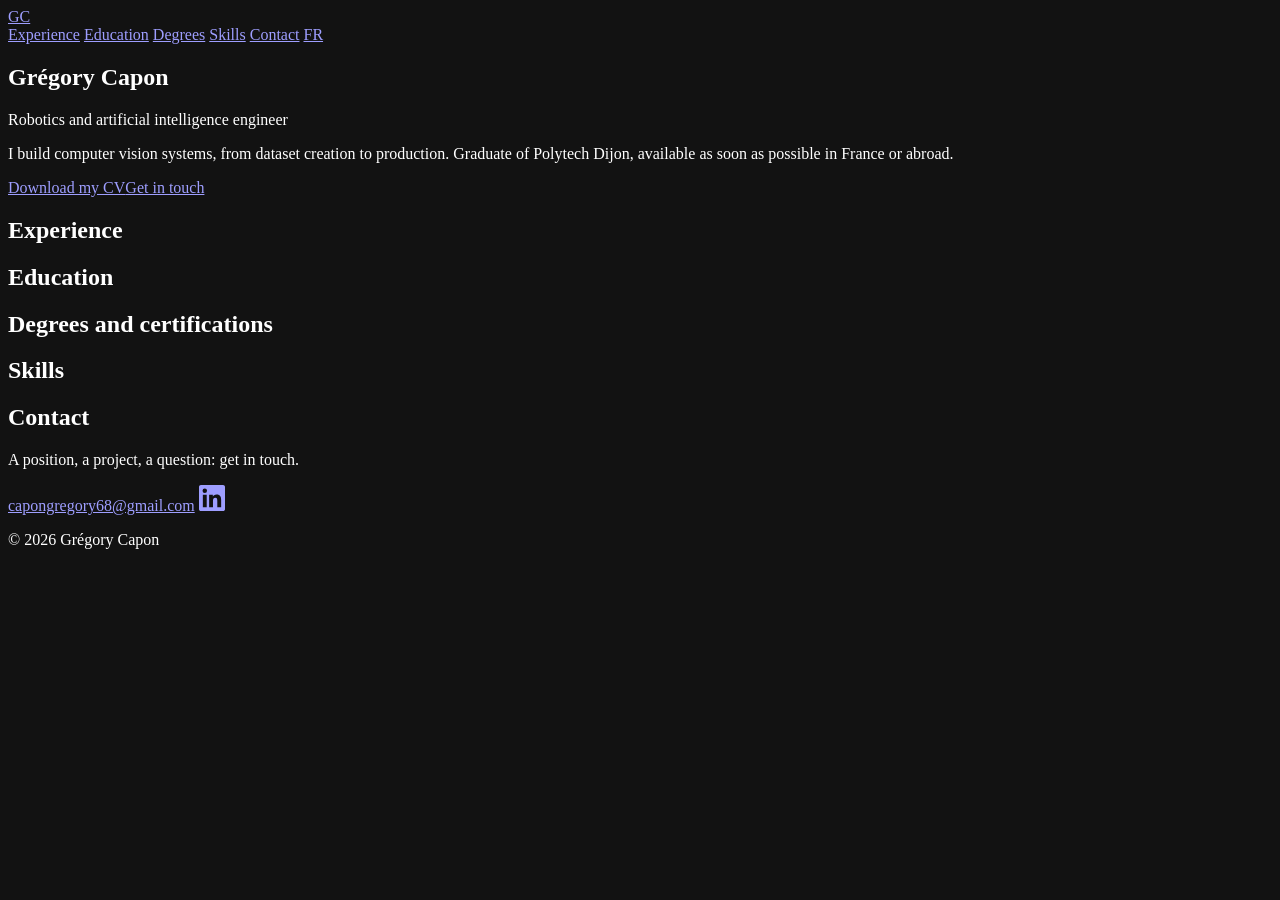
==== en/index.html @ 69fd4a25 "Add files via upload" ====
<!DOCTYPE html>
<html lang="en">
<head>
<meta charset="utf-8">
<meta name="viewport" content="width=device-width, initial-scale=1">
<title>Grégory Capon — Robotics and AI Engineer</title>
<meta name="description" content="Portfolio of Grégory Capon, robotics and artificial intelligence engineer specialised in computer vision.">
<meta name="color-scheme" content="dark">
<link rel="stylesheet" href="../style.css">
</head>
<body>
<header class="bar">
  <a class="brand" href="#top">GC</a>
  <nav>
    <a href="#experiences">Experience</a>
    <a href="#formation">Education</a>
    <a href="#diplomes">Degrees</a>
    <a href="#competences">Skills</a>
    <a href="#contact">Contact</a>
    <a class="lang" href="../" hreflang="fr" title="Version française">FR</a>
  </nav>
</header>
<main id="top">
  <section class="hero">
    <h1>Grégory Capon</h1>
    <p class="role">Robotics and artificial intelligence engineer</p>
    <p class="lead">I build computer vision systems, from dataset creation to production. Graduate of Polytech Dijon, available as soon as possible in France or abroad.</p>
    <p class="actions"><a class="btn" href="../assets/cv/CV-Gregory_Capon-EN.pdf">Download my CV</a><a href="#contact">Get in touch</a></p>
  </section>
  <section id="experiences"><h2>Experience</h2><div id="exp"></div></section>
  <section id="formation"><h2>Education</h2><div id="form"></div></section>
  <section id="diplomes"><h2>Degrees and certifications</h2><ul class="dipl" id="dipl"></ul></section>
  <section id="competences"><h2>Skills</h2><dl class="skills" id="skills"></dl></section>
  <section id="contact">
    <h2>Contact</h2>
    <p>A position, a project, a question: get in touch.</p>
    <p class="contact">
      <a href="mailto:capongregory68@gmail.com">capongregory68@gmail.com</a>
      <a class="icon" href="https://www.linkedin.com/in/TON-IDENTIFIANT" target="_blank" rel="noopener" aria-label="LinkedIn" title="LinkedIn">
        <svg viewBox="0 0 24 24" width="26" height="26" fill="currentColor" aria-hidden="true"><path d="M20.447 20.452h-3.554v-5.569c0-1.328-.027-3.037-1.852-3.037-1.853 0-2.136 1.445-2.136 2.939v5.667H9.351V9h3.414v1.561h.046c.477-.9 1.637-1.85 3.37-1.85 3.601 0 4.267 2.37 4.267 5.455v6.286zM5.337 7.433a2.062 2.062 0 01-2.063-2.065 2.064 2.064 0 112.063 2.065zm1.782 13.019H3.555V9h3.564v11.452zM22.225 0H1.771C.792 0 0 .774 0 1.729v20.542C0 23.227.792 24 1.771 24h20.451C23.2 24 24 23.227 24 22.271V1.729C24 .774 23.2 0 22.222 0h.003z"/></svg>
      </a>
    </p>
  </section>
</main>
<footer>© 2026 Grégory Capon</footer>
<script src="data.js"></script>
<script src="../app.js"></script>
</body>
</html>
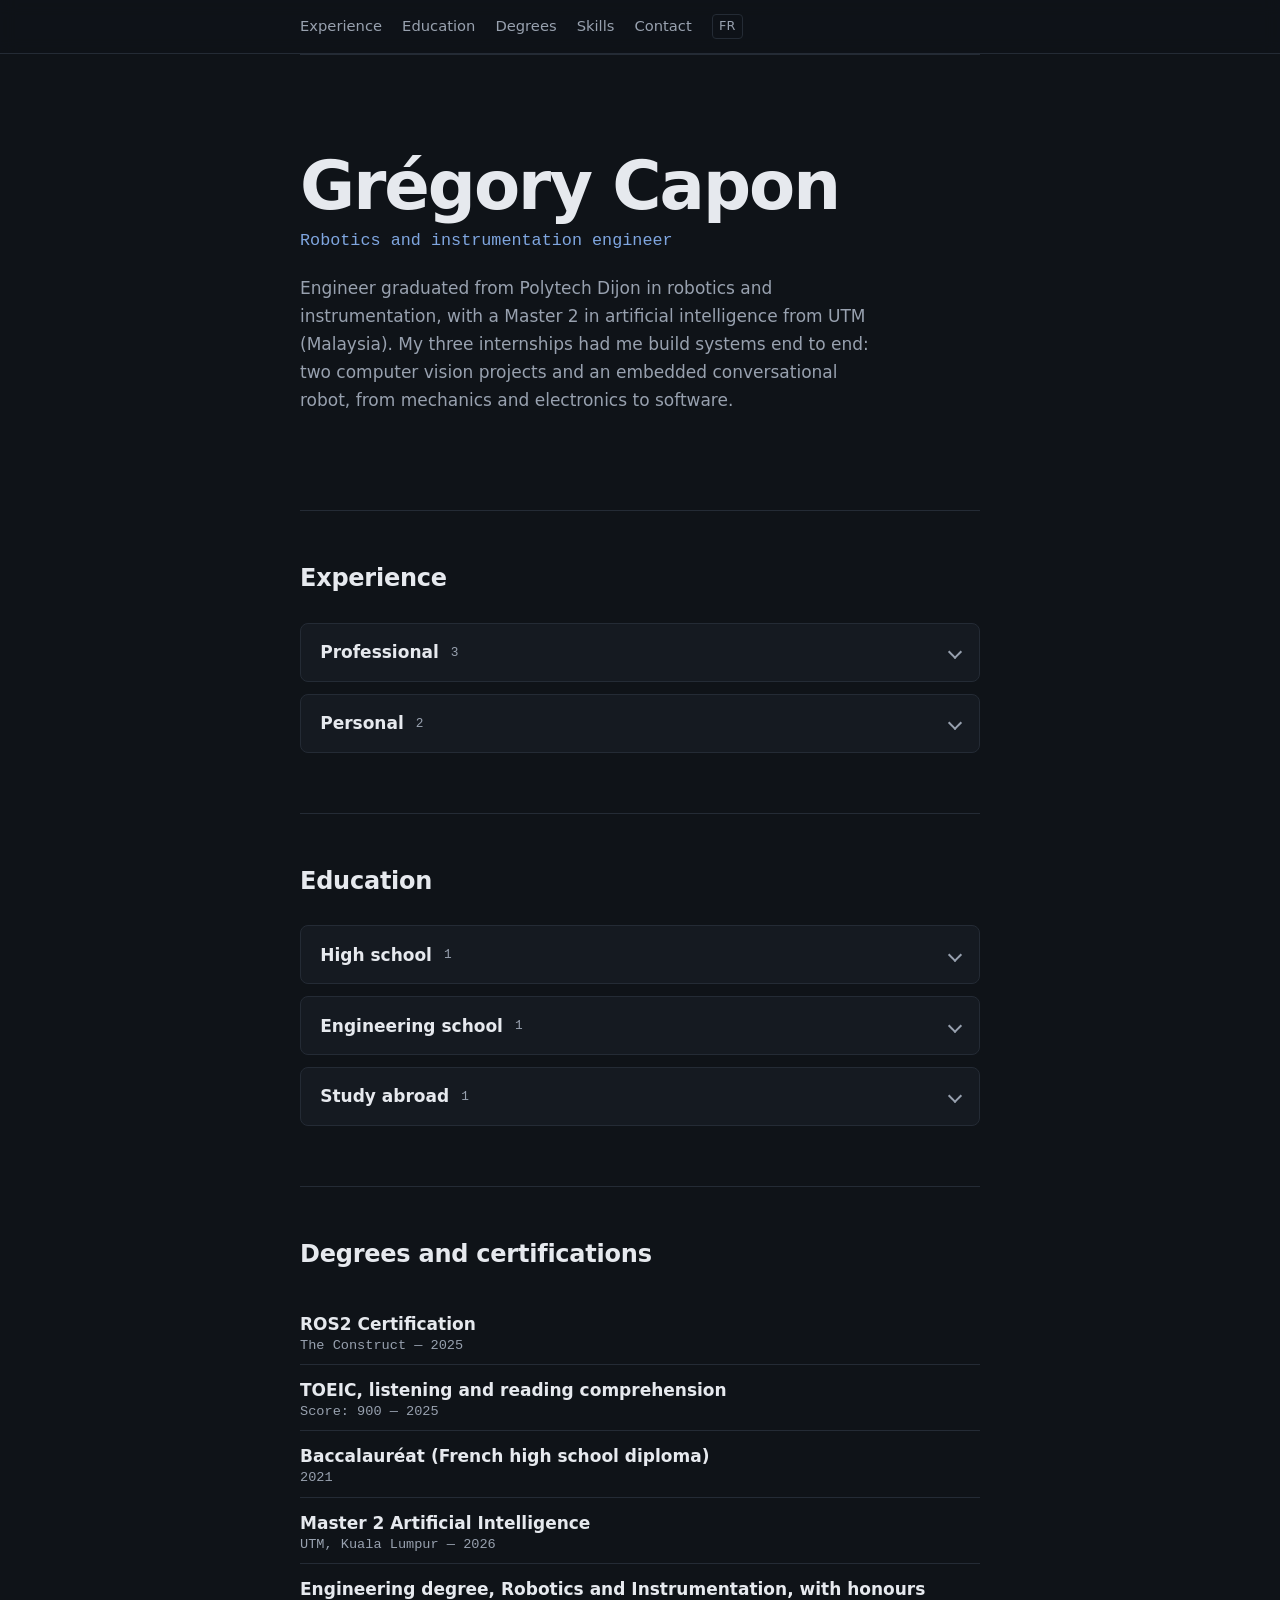
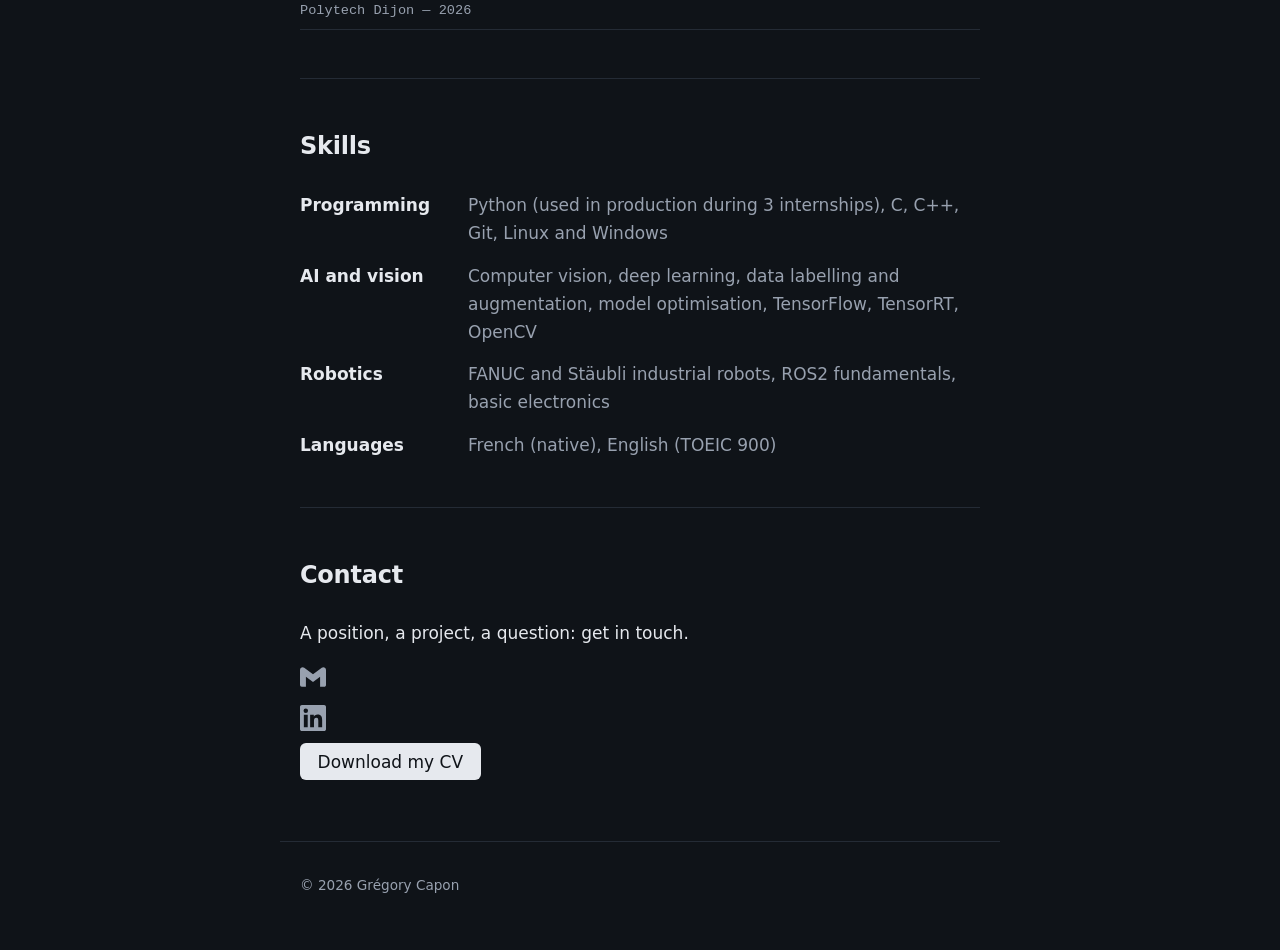
==== commit b1444b12: "Update index.html" ====
--- a/en/index.html
+++ b/en/index.html
@@ -3,14 +3,13 @@
 <head>
 <meta charset="utf-8">
 <meta name="viewport" content="width=device-width, initial-scale=1">
-<title>Grégory Capon — Robotics and AI Engineer</title>
-<meta name="description" content="Portfolio of Grégory Capon, robotics and artificial intelligence engineer specialised in computer vision.">
+<title>Grégory Capon — Robotics and instrumentation engineer</title>
+<meta name="description" content="Portfolio of Grégory Capon, robotics and instrumentation engineer with a Master 2 in artificial intelligence.">
 <meta name="color-scheme" content="dark">
 <link rel="stylesheet" href="../style.css">
 </head>
 <body>
 <header class="bar">
-  <a class="brand" href="#top">GC</a>
   <nav>
     <a href="#experiences">Experience</a>
     <a href="#formation">Education</a>
@@ -23,9 +22,8 @@
 <main id="top">
   <section class="hero">
     <h1>Grégory Capon</h1>
-    <p class="role">Robotics and artificial intelligence engineer</p>
-    <p class="lead">I build computer vision systems, from dataset creation to production. Graduate of Polytech Dijon, available as soon as possible in France or abroad.</p>
-    <p class="actions"><a class="btn" href="../assets/cv/CV-Gregory_Capon-EN.pdf">Download my CV</a><a href="#contact">Get in touch</a></p>
+    <p class="role">Robotics and instrumentation engineer</p>
+    <p class="lead">Engineer graduated from Polytech Dijon in robotics and instrumentation, with a Master 2 in artificial intelligence from UTM (Malaysia). My three internships had me build systems end to end: two computer vision projects and an embedded conversational robot, from mechanics and electronics to software.</p>
   </section>
   <section id="experiences"><h2>Experience</h2><div id="exp"></div></section>
   <section id="formation"><h2>Education</h2><div id="form"></div></section>
@@ -35,11 +33,10 @@
     <h2>Contact</h2>
     <p>A position, a project, a question: get in touch.</p>
     <p class="contact">
-      <a href="mailto:capongregory68@gmail.com">capongregory68@gmail.com</a>
-      <a class="icon" href="https://www.linkedin.com/in/TON-IDENTIFIANT" target="_blank" rel="noopener" aria-label="LinkedIn" title="LinkedIn">
-        <svg viewBox="0 0 24 24" width="26" height="26" fill="currentColor" aria-hidden="true"><path d="M20.447 20.452h-3.554v-5.569c0-1.328-.027-3.037-1.852-3.037-1.853 0-2.136 1.445-2.136 2.939v5.667H9.351V9h3.414v1.561h.046c.477-.9 1.637-1.85 3.37-1.85 3.601 0 4.267 2.37 4.267 5.455v6.286zM5.337 7.433a2.062 2.062 0 01-2.063-2.065 2.064 2.064 0 112.063 2.065zm1.782 13.019H3.555V9h3.564v11.452zM22.225 0H1.771C.792 0 0 .774 0 1.729v20.542C0 23.227.792 24 1.771 24h20.451C23.2 24 24 23.227 24 22.271V1.729C24 .774 23.2 0 22.222 0h.003z"/></svg>
-      </a>
+      <a class="icon" id="mail" data-tip="capongregory68@gmail.com" href="mailto:capongregory68@gmail.com" target="_blank" rel="noopener" aria-label="Send an e-mail"><svg viewBox="0 0 24 24" width="26" height="26" fill="currentColor" aria-hidden="true"><path d="M24 5.457v13.909c0 .904-.732 1.636-1.636 1.636h-3.819V11.73L12 16.64l-6.545-4.91v9.273H1.636A1.636 1.636 0 0 1 0 19.366V5.457c0-2.023 2.309-3.178 3.927-1.964L5.455 4.64 12 9.548l6.545-4.91 1.528-1.145C21.69 2.28 24 3.434 24 5.457z"/></svg></a>
+      <a class="icon" id="linkedin" data-tip="LinkedIn" href="#" target="_blank" rel="noopener" aria-label="LinkedIn" hidden><svg viewBox="0 0 24 24" width="26" height="26" fill="currentColor" aria-hidden="true"><path d="M20.447 20.452h-3.554v-5.569c0-1.328-.027-3.037-1.852-3.037-1.853 0-2.136 1.445-2.136 2.939v5.667H9.351V9h3.414v1.561h.046c.477-.9 1.637-1.85 3.37-1.85 3.601 0 4.267 2.37 4.267 5.455v6.286zM5.337 7.433a2.062 2.062 0 01-2.063-2.065 2.064 2.064 0 112.063 2.065zm1.782 13.019H3.555V9h3.564v11.452zM22.225 0H1.771C.792 0 0 .774 0 1.729v20.542C0 23.227.792 24 1.771 24h20.451C23.2 24 24 23.227 24 22.271V1.729C24 .774 23.2 0 22.222 0h.003z"/></svg></a>
     </p>
+    <p><a class="btn" id="cv" href="../assets/cv/CV-Gregory_Capon-EN.pdf">Download my CV</a></p>
   </section>
 </main>
 <footer>© 2026 Grégory Capon</footer>
--- a/style.css
+++ b/style.css
@@ -0,0 +1,106 @@
+:root{color-scheme:dark;--bg:#0f1318;--ink:#e6e9ee;--mute:#98a1af;--line:#242b35;--acc:#7fa6e0;--card:#151a21}
+*{box-sizing:border-box}
+html{scroll-behavior:smooth;scroll-padding-top:4rem}
+body{margin:0;background:var(--bg);color:var(--ink);font:17px/1.65 system-ui,-apple-system,"Segoe UI",Roboto,sans-serif}
+a{color:var(--acc);text-decoration:none}a:hover{text-decoration:underline}
+:focus-visible{outline:2px solid var(--acc);outline-offset:3px}
+.bar{position:sticky;top:0;z-index:5;display:flex;justify-content:space-between;align-items:center;gap:1rem;padding:.9rem max(1.25rem,calc(50% - var(--w)/2 + 1.25rem));background:color-mix(in srgb,var(--bg) 88%,transparent);backdrop-filter:blur(8px);border-bottom:1px solid var(--line)}
+.brand{font:600 1rem ui-monospace,SFMono-Regular,Menlo,monospace;color:var(--ink)}
+nav{display:flex;flex-wrap:wrap;gap:.4rem 1.25rem;font-size:.92rem}
+nav .lang{border:1px solid var(--line);border-radius:4px;padding:0 .4rem;font-size:.8rem}
+nav a{color:var(--mute)}nav a:hover{color:var(--ink);text-decoration:none}
+:root{--w:720px}
+.proj{--w:clamp(720px,70vw,1300px)}
+main,footer{max-width:var(--w);margin:0 auto;padding:0 1.25rem}
+.hero{padding:6rem 0 4rem}
+h1{font-size:clamp(2.6rem,8vw,4.2rem);line-height:1.05;letter-spacing:-.03em;margin:0 0 .6rem;font-weight:700}
+.role{font:500 1.05rem ui-monospace,SFMono-Regular,Menlo,monospace;color:var(--acc);margin:0 0 1.5rem}
+.lead{max-width:34em;color:var(--mute);margin:0 0 2rem}
+.actions{display:flex;gap:1.5rem;align-items:center;margin:0}
+.btn{background:var(--ink);color:var(--bg);padding:.55rem 1.1rem;border-radius:6px;font-weight:500}.btn:hover{text-decoration:none;opacity:.88}
+section{padding:3rem 0;border-top:1px solid var(--line)}
+h2{font-size:1.5rem;letter-spacing:-.01em;margin:0 0 1.5rem}
+.group{border:1px solid var(--line);border-radius:8px;margin-bottom:.75rem;background:var(--card)}
+.group>summary{list-style:none;cursor:pointer;display:flex;align-items:center;gap:.75rem;padding:.9rem 1.2rem;font-weight:600}
+.group>summary::-webkit-details-marker{display:none}
+.group>summary::after{content:"";margin-left:auto;width:.5rem;height:.5rem;border:solid var(--mute);border-width:0 2px 2px 0;transform:rotate(45deg);transition:transform .2s}
+.group[open]>summary::after{transform:rotate(-135deg)}
+.count{font:.8rem ui-monospace,SFMono-Regular,Menlo,monospace;color:var(--mute);font-weight:400}
+.rail{list-style:none;margin:0 1.2rem 1.2rem;padding:0 0 0 1.5rem;border-left:1px solid var(--line)}
+.rail>li{position:relative;margin-top:1rem}
+.rail>li::before{content:"";position:absolute;left:calc(-1.5rem - 4px);top:1.35rem;width:7px;height:7px;border-radius:50%;background:var(--acc)}
+.card{display:block;background:var(--bg);border:1px solid var(--line);border-radius:8px;padding:1rem 1.2rem;color:var(--ink)}
+a.card:hover{border-color:var(--acc);text-decoration:none}
+.card h3{margin:0;font-size:1.08rem;font-weight:600}
+.meta{font:.85rem ui-monospace,SFMono-Regular,Menlo,monospace;color:var(--mute);margin:.15rem 0 .5rem}
+.sum{margin:0;color:var(--mute);font-size:.97rem}
+.card ul.pts{margin:.6rem 0 0;padding-left:1.1rem;color:var(--mute);font-size:.95rem}
+.more{display:inline-block;margin-top:.6rem;font-size:.9rem;color:var(--acc)}
+.tags{display:flex;flex-wrap:wrap;gap:.4rem;margin:.8rem 0 0;padding:0;list-style:none}
+.tags li{font:.78rem ui-monospace,SFMono-Regular,Menlo,monospace;border:1px solid var(--line);border-radius:4px;padding:.05rem .5rem;color:var(--mute)}
+.dipl{list-style:none;margin:0;padding:0}
+.dipl li{padding:.7rem 0;border-bottom:1px solid var(--line)}
+.dipl b{font-weight:600}
+.dipl .meta{margin:0}
+.skills{display:grid;grid-template-columns:9rem 1fr;gap:.9rem 1.5rem;margin:0}
+.skills dt{font-weight:600}.skills dd{margin:0;color:var(--mute)}
+.contact{display:flex;flex-direction:column;align-items:flex-start;gap:.9rem}
+.icon{display:inline-flex;color:var(--mute)}.icon:hover{color:var(--acc)}
+footer{padding:2rem 1.25rem 3rem;color:var(--mute);font-size:.85rem;border-top:1px solid var(--line)}
+/* page projet */
+.project{padding:3rem 1.25rem 2rem}
+.project h1{font-size:clamp(2rem,6vw,2.8rem)}
+.project .back{font-size:.92rem;color:var(--mute)}
+.project h2{font-size:1.15rem;margin:2.2rem 0 .8rem}
+.project p{max-width:75ch}
+.project ul.pts{padding-left:1.1rem}
+.gallery{display:grid;gap:1.75rem;margin-top:1rem}
+.gallery figure{margin:0}
+.gallery img{width:100%;border-radius:8px;border:1px solid var(--line);display:block}
+.gallery figcaption{font-size:.9rem;color:var(--mute);margin-top:.5rem}
+.gallery figcaption b{display:block;color:var(--ink);font-weight:600}
+.metrics{display:grid;grid-template-columns:repeat(auto-fit,minmax(180px,1fr));gap:1rem;margin:1rem 0}
+.metric{border:1px solid var(--line);border-radius:8px;padding:1rem 1.2rem;background:var(--card)}
+.metric b{display:block;font:600 1.8rem ui-monospace,SFMono-Regular,Menlo,monospace;color:var(--acc)}
+.metric span{display:block;color:var(--ink)}
+.metric small{display:block;margin-top:.4rem;color:var(--mute);font-size:.82rem;line-height:1.4}
+@media (max-width:560px){.skills{grid-template-columns:1fr;gap:.2rem}.skills dd{margin-bottom:.8rem}.hero{padding-top:4rem}}
+@media (prefers-reduced-motion:reduce){html{scroll-behavior:auto}.group>summary::after{transition:none}}
+.project h3{font-size:1.02rem;margin:1.8rem 0 .6rem;color:var(--ink)}
+.project ul.pts ul{margin:.3rem 0 .5rem;padding-left:1.1rem;color:var(--mute)}
+.callout{border:1px solid var(--line);background:var(--card);border-radius:8px;padding:.2rem 1.3rem 1.1rem;margin:2rem 0}
+.callout h2,.callout h3{margin-top:1.1rem}
+.facts{display:grid;grid-template-columns:8rem 1fr;gap:.5rem 1.2rem;margin:0}
+.facts dt{font-weight:600;font-size:.92rem}.facts dd{margin:0;color:var(--mute);font-size:.95rem}
+.links{display:flex;flex-wrap:wrap;gap:.6rem;margin:1rem 0}
+.links a{border:1px solid var(--line);border-radius:6px;padding:.25rem .8rem;font-size:.9rem}
+@media (max-width:560px){.facts{grid-template-columns:1fr;gap:.1rem}.facts dd{margin-bottom:.6rem}}
+.cols{display:grid;grid-template-columns:repeat(auto-fit,minmax(240px,1fr));gap:1rem;margin:1.2rem 0}
+.col{border:1px solid var(--line);background:var(--card);border-radius:8px;padding:.1rem 1.2rem 1rem}
+.col h3{margin-top:1rem}
+code{font:.88em ui-monospace,SFMono-Regular,Menlo,monospace;background:var(--card);border:1px solid var(--line);border-radius:4px;padding:.05rem .35rem;color:var(--ink)}
+.project ul.pts{max-width:85ch}
+.gallery img{width:auto;max-width:100%;height:auto}
+.gallery .sized img{width:100%}
+.gallery iframe{width:100%;aspect-ratio:16/9;border:1px solid var(--line);border-radius:8px;display:block}
+.gallery video{width:100%;border:1px solid var(--line);border-radius:8px;background:#000;display:block}
+.metrics.two{grid-template-columns:repeat(2,1fr)}
+@media (max-width:560px){.metrics.two{grid-template-columns:1fr}}
+.gallery .sized{min-width:min(100%,260px)}
+.project p,.project ul.pts{max-width:80ch}
+.callout p,.callout ul.pts{max-width:none}
+.gallery{margin-bottom:1.75rem}
+.gallery .ctr{justify-self:center}
+.gallery .ctr figcaption{text-align:center}
+.gallery .vid{max-width:960px}
+.fcards{display:grid;grid-template-columns:repeat(2,minmax(0,1fr));gap:1rem;margin:1.5rem 0 .5rem}
+@media (max-width:700px){.fcards{grid-template-columns:1fr}}
+.fcard{border:1px solid var(--line);border-left:3px solid var(--acc);border-radius:8px;background:var(--card);padding:1rem 1.2rem}
+.fcard b{display:block;color:var(--ink);font-size:1.02rem;margin-bottom:.35rem}
+.fcard p{margin:0;color:var(--mute);font-size:.97rem;max-width:none}
+.side{display:grid;grid-template-columns:minmax(0,1fr) minmax(220px,36%);gap:2rem;align-items:start;margin-top:.5rem}
+.side .gallery{margin:0}
+@media (max-width:760px){.side{grid-template-columns:1fr}}
+@media (min-width:561px){.facts{grid-template-columns:11rem 1fr}}
+.gallery{margin-top:1.5rem}
+.card img{display:block;width:100%;height:auto;border-radius:6px;margin-bottom:.8rem}
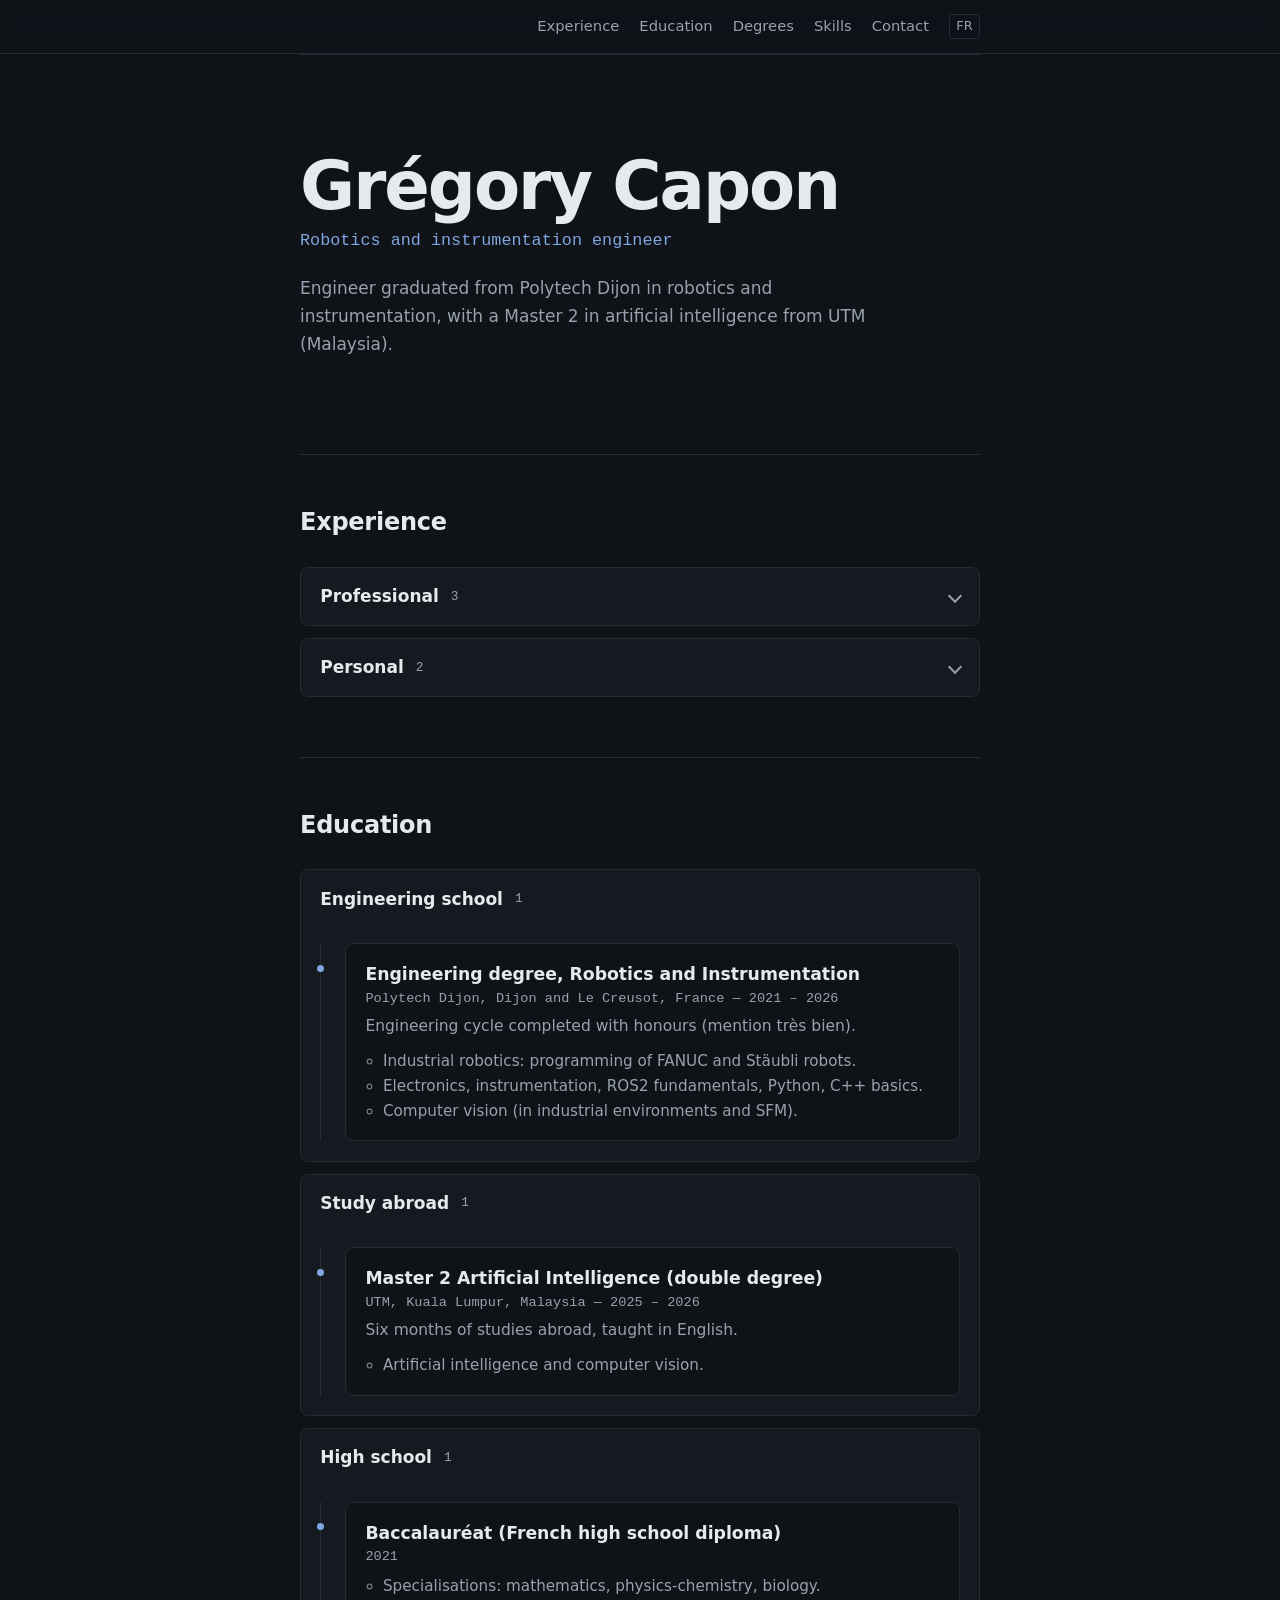
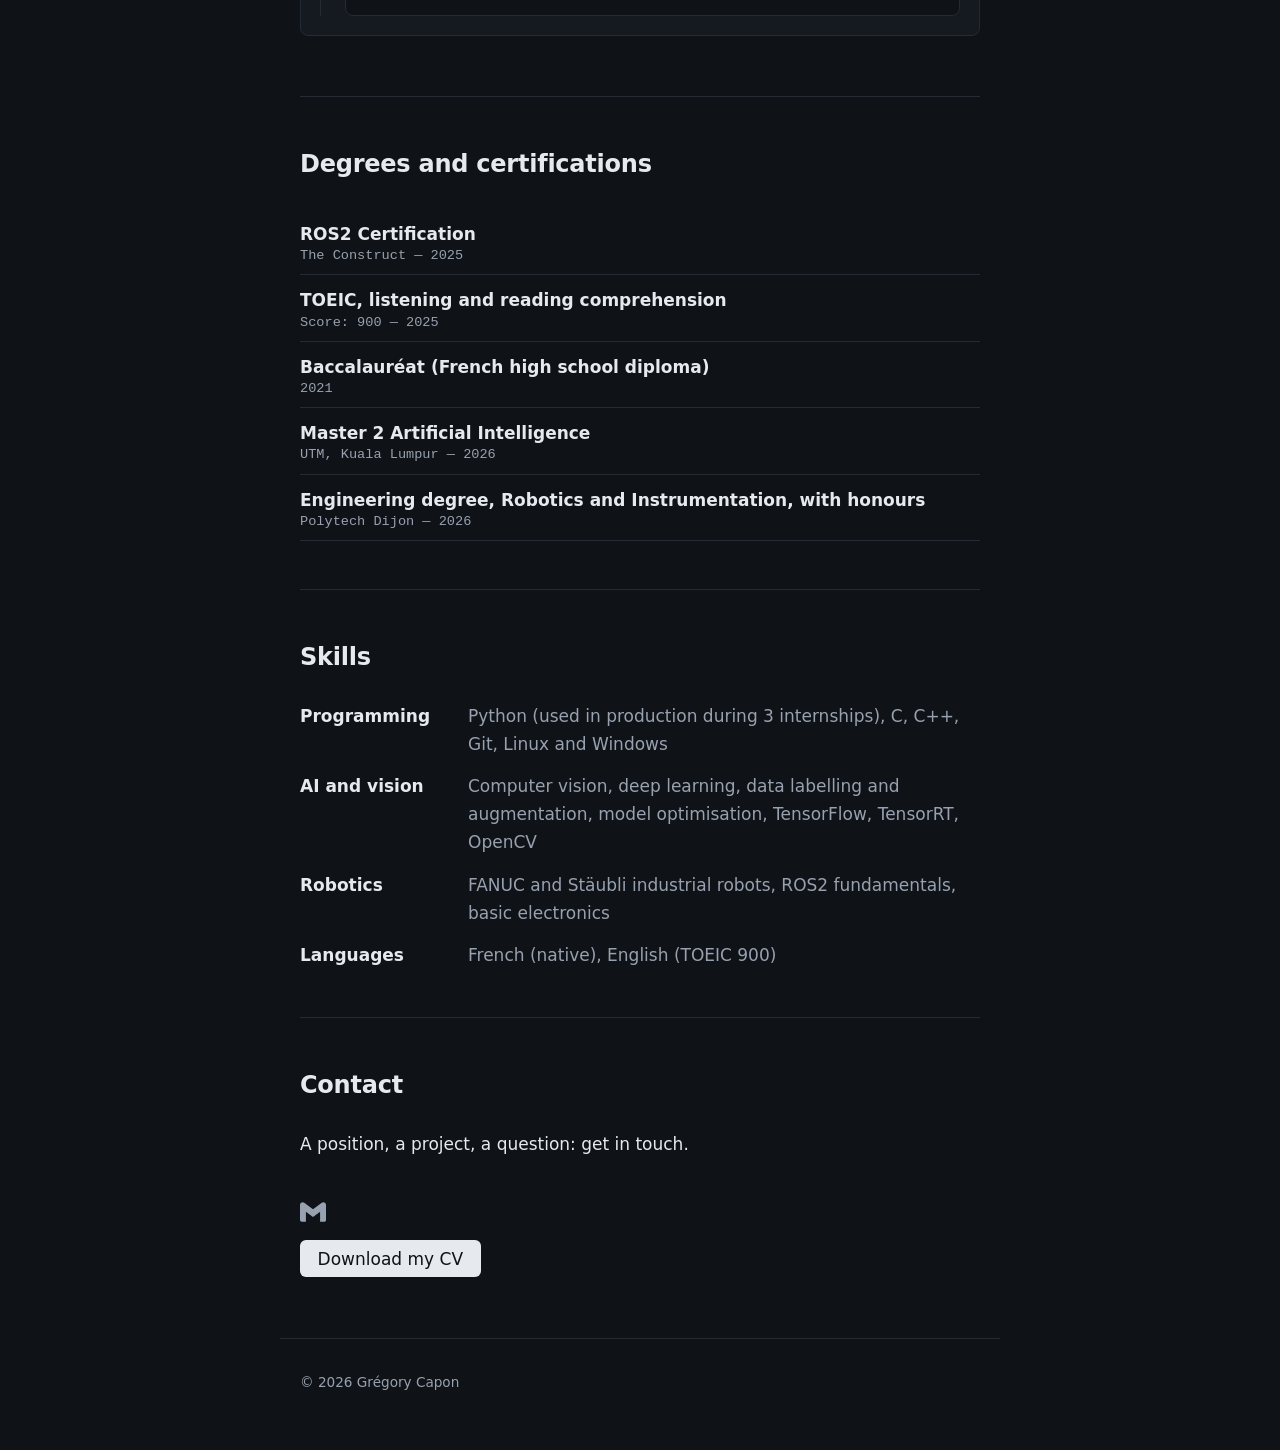
==== commit b7a29b9e: "Update index.html" ====
--- a/en/index.html
+++ b/en/index.html
@@ -23,7 +23,7 @@
   <section class="hero">
     <h1>Grégory Capon</h1>
     <p class="role">Robotics and instrumentation engineer</p>
-    <p class="lead">Engineer graduated from Polytech Dijon in robotics and instrumentation, with a Master 2 in artificial intelligence from UTM (Malaysia). My three internships had me build systems end to end: two computer vision projects and an embedded conversational robot, from mechanics and electronics to software.</p>
+    <p class="lead">Engineer graduated from Polytech Dijon in robotics and instrumentation, with a Master 2 in artificial intelligence from UTM (Malaysia).</p>
   </section>
   <section id="experiences"><h2>Experience</h2><div id="exp"></div></section>
   <section id="formation"><h2>Education</h2><div id="form"></div></section>
--- a/style.css
+++ b/style.css
@@ -44,8 +44,9 @@
 .dipl .meta{margin:0}
 .skills{display:grid;grid-template-columns:9rem 1fr;gap:.9rem 1.5rem;margin:0}
 .skills dt{font-weight:600}.skills dd{margin:0;color:var(--mute)}
-.contact{display:flex;flex-direction:column;align-items:flex-start;gap:.9rem}
-.icon{display:inline-flex;color:var(--mute)}.icon:hover{color:var(--acc)}
+.contact{display:flex;align-items:center;gap:1.4rem;margin:2.6rem 0 1.2rem}
+.icon{position:relative;display:inline-flex;color:var(--mute)}
+.icon[hidden]{display:none}.icon:hover{color:var(--acc)}
 footer{padding:2rem 1.25rem 3rem;color:var(--mute);font-size:.85rem;border-top:1px solid var(--line)}
 /* page projet */
 .project{padding:3rem 1.25rem 2rem}
@@ -104,3 +105,9 @@
 @media (min-width:561px){.facts{grid-template-columns:11rem 1fr}}
 .gallery{margin-top:1.5rem}
 .card img{display:block;width:100%;height:auto;border-radius:6px;margin-bottom:.8rem}
+.bar{flex-wrap:wrap}
+nav{margin-left:auto}
+.back-home{color:var(--mute);font-size:.92rem}.back-home:hover{color:var(--ink);text-decoration:none}
+.ghead{display:flex;align-items:center;gap:.75rem;padding:.9rem 1.2rem;font-weight:600}
+.icon::after{content:attr(data-tip);position:absolute;left:0;bottom:calc(100% + 8px);background:var(--card);color:var(--ink);border:1px solid var(--line);border-radius:6px;padding:.25rem .6rem;font-size:.85rem;white-space:nowrap;opacity:0;pointer-events:none;transition:opacity .15s}
+.icon:hover::after,.icon:focus-visible::after{opacity:1}
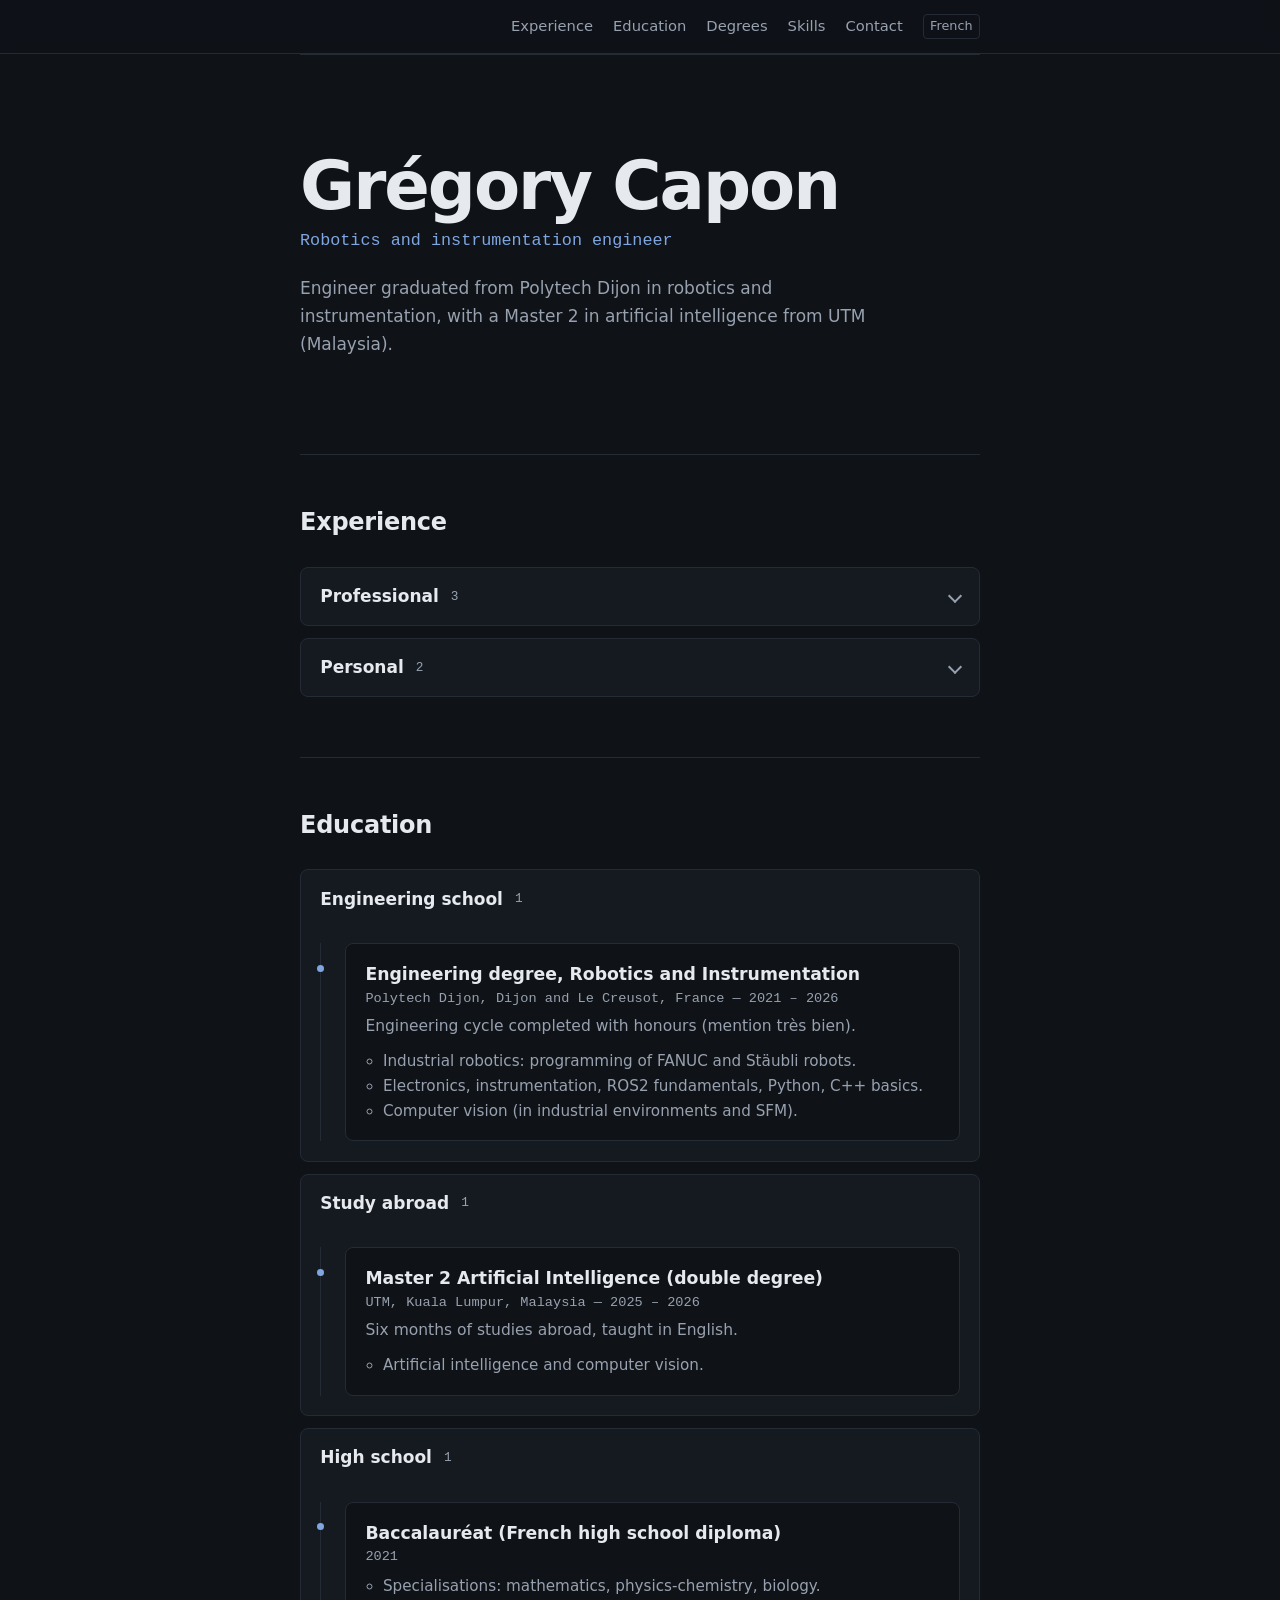
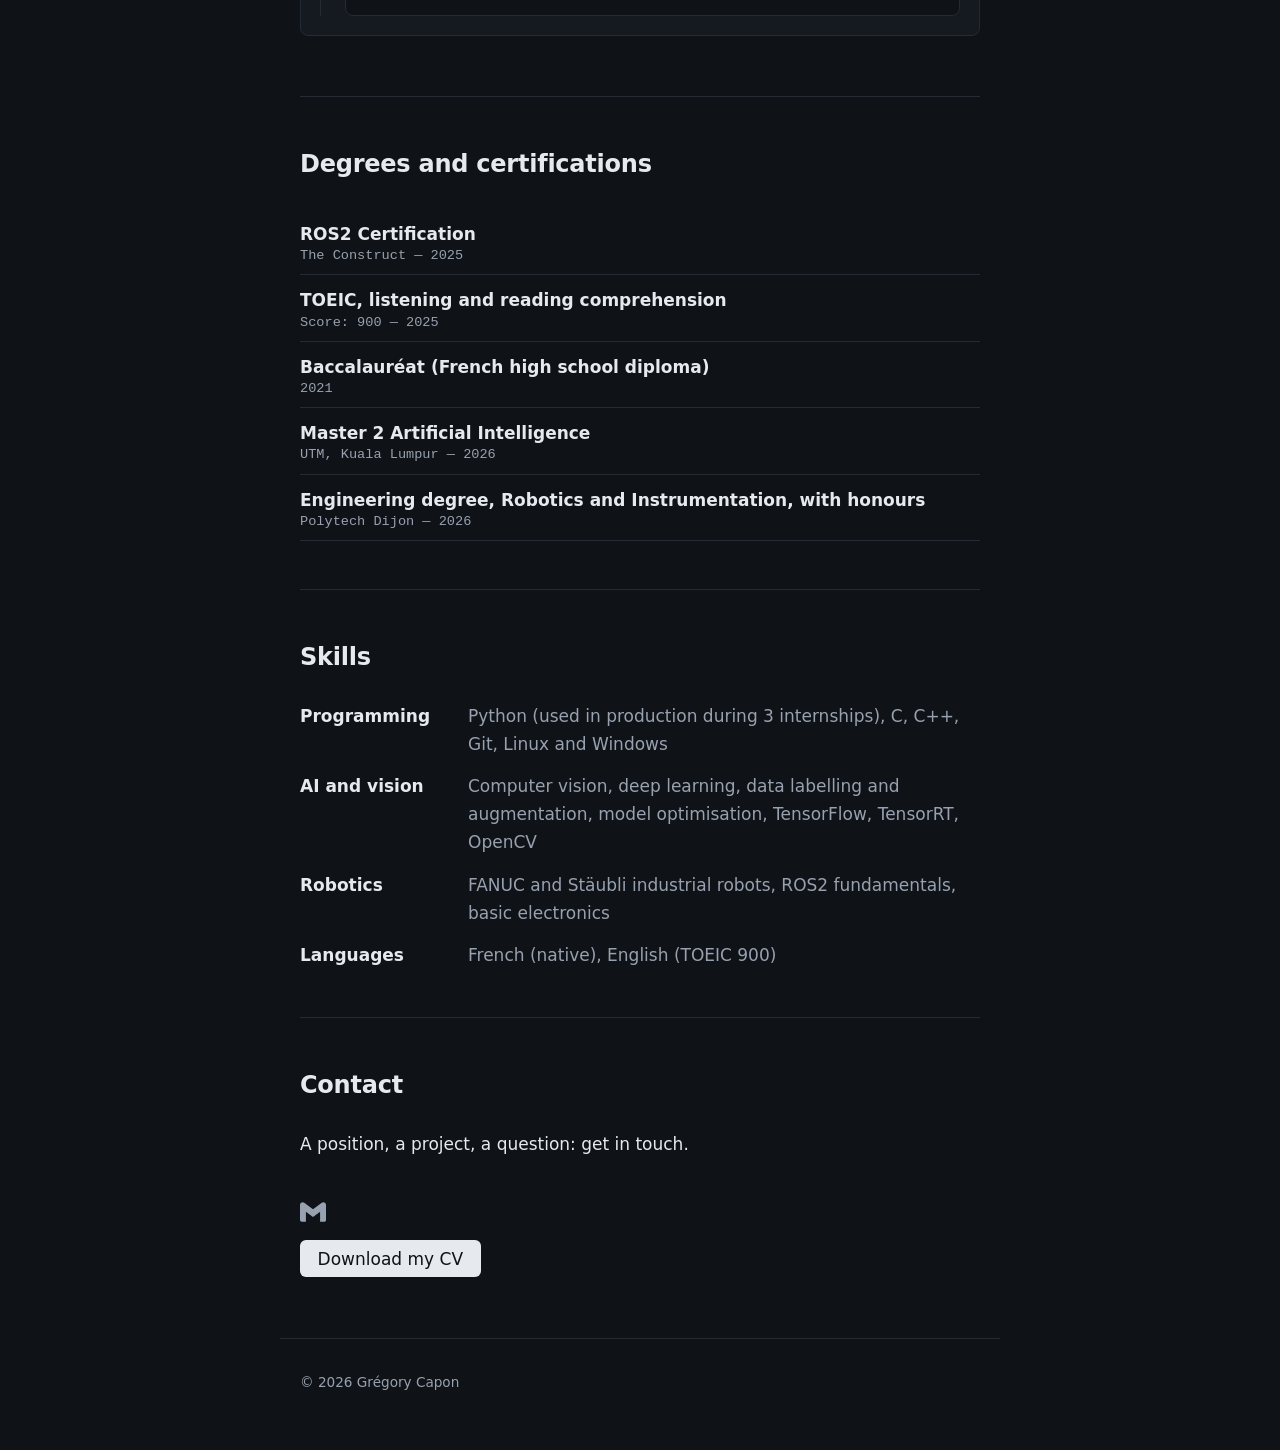
==== commit 67a683a4: "Update index.html" ====
--- a/en/index.html
+++ b/en/index.html
@@ -16,7 +16,7 @@
     <a href="#diplomes">Degrees</a>
     <a href="#competences">Skills</a>
     <a href="#contact">Contact</a>
-    <a class="lang" href="../" hreflang="fr" title="Version française">FR</a>
+    <a class="lang" href="../" hreflang="fr" title="Version française">French</a>
   </nav>
 </header>
 <main id="top">
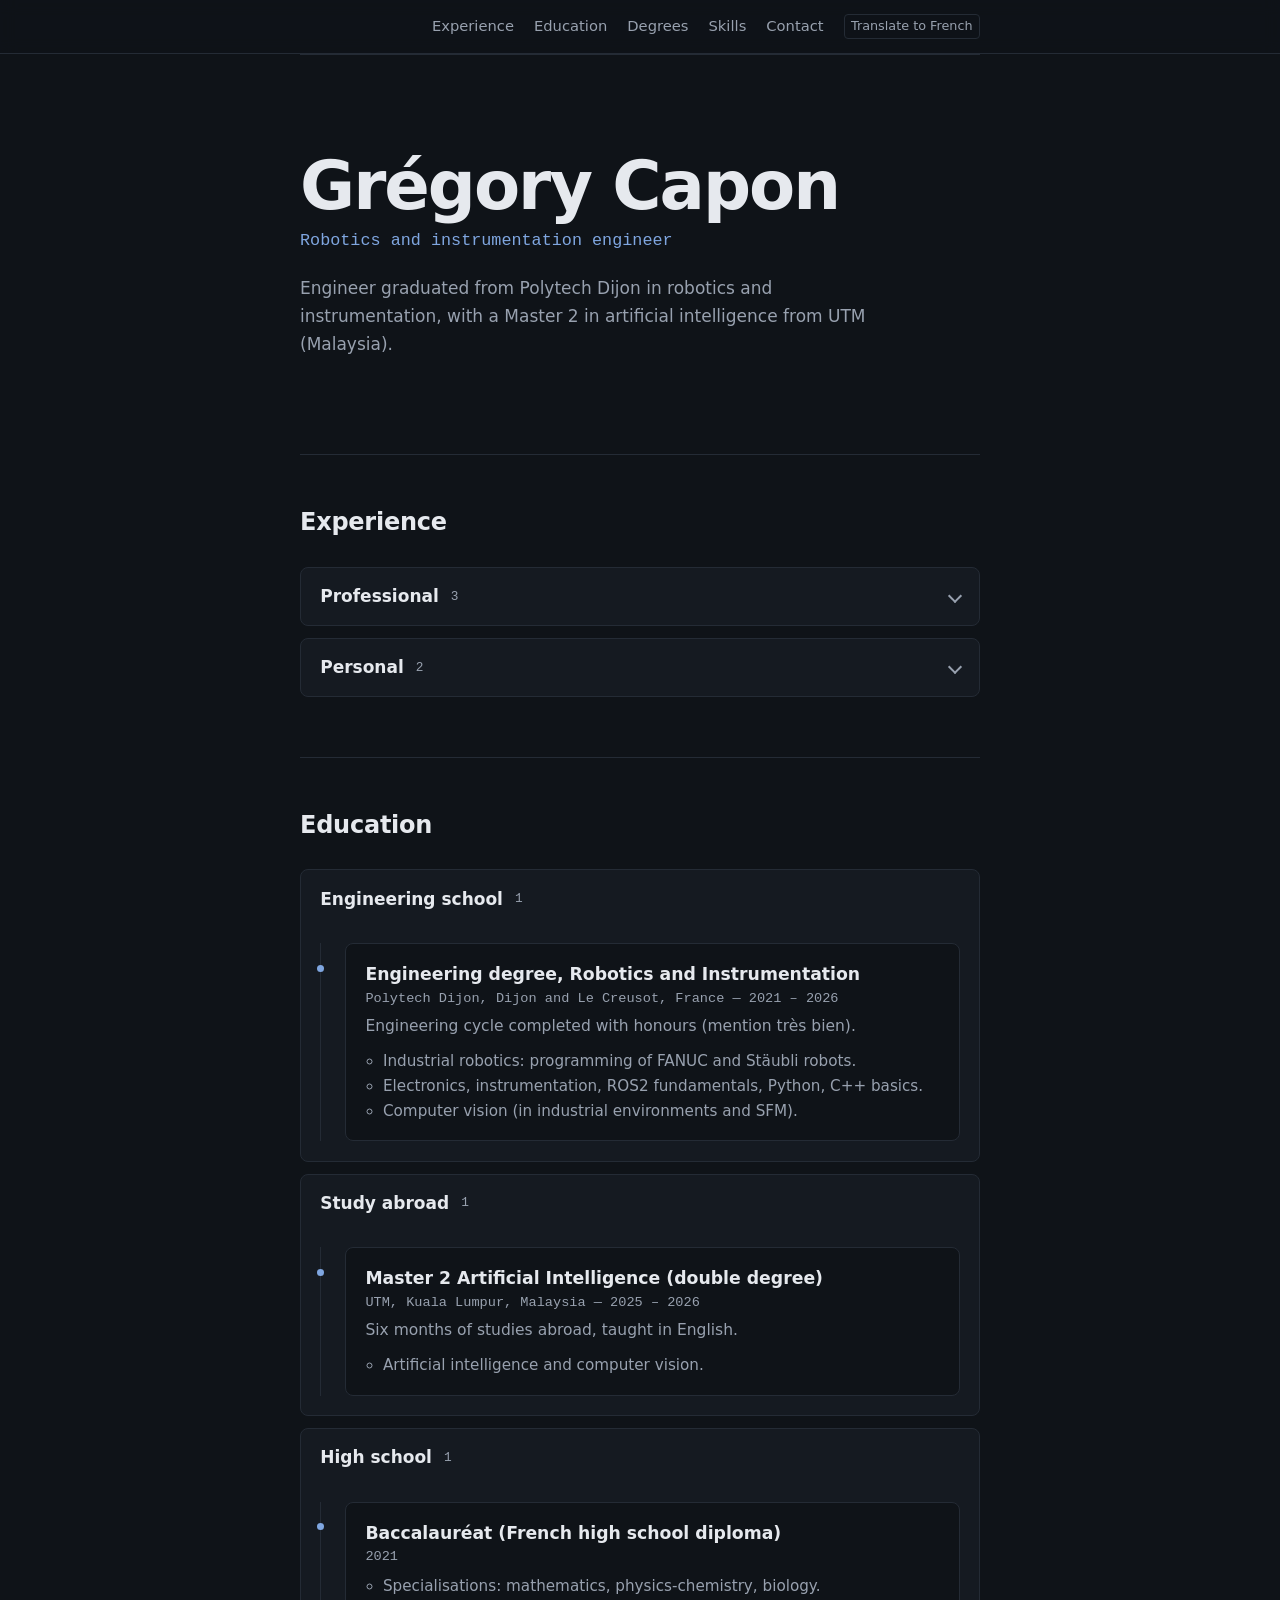
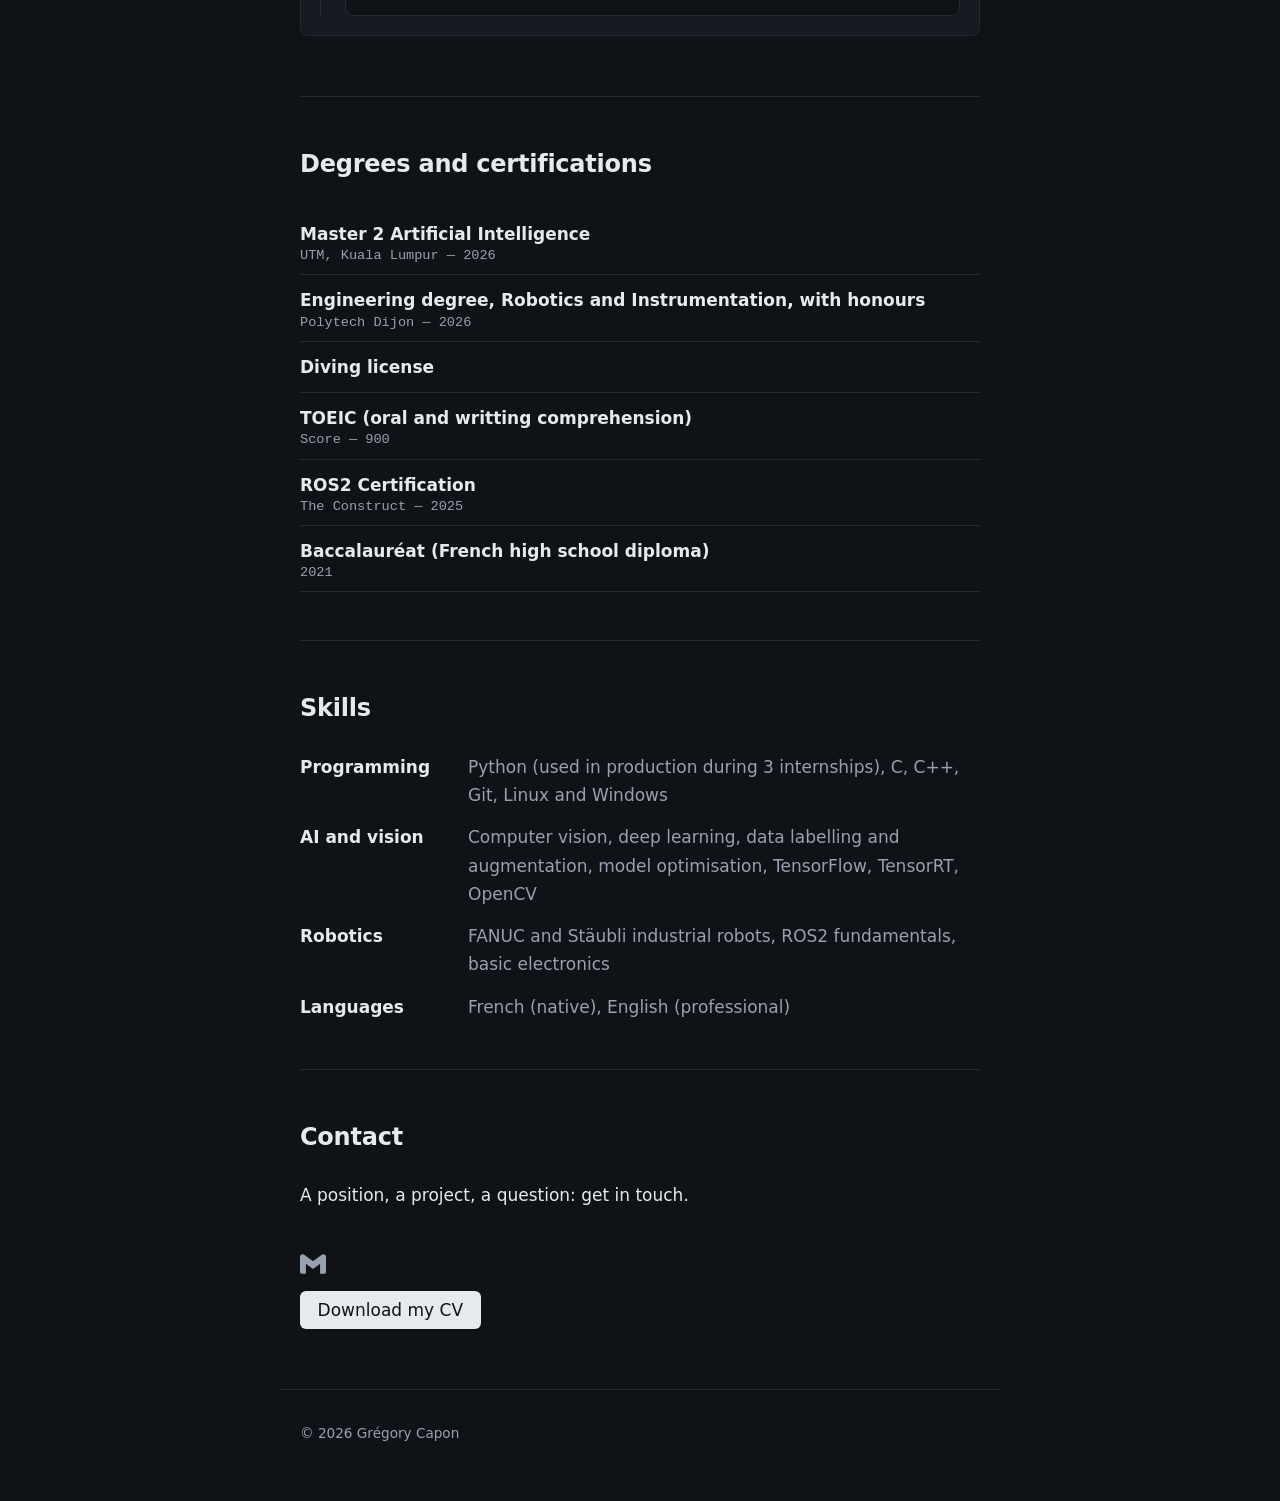
==== commit 5482cce1: "Update index.html" ====
--- a/en/index.html
+++ b/en/index.html
@@ -16,7 +16,7 @@
     <a href="#diplomes">Degrees</a>
     <a href="#competences">Skills</a>
     <a href="#contact">Contact</a>
-    <a class="lang" href="../" hreflang="fr" title="Version française">French</a>
+    <a class="lang" href="../" hreflang="fr" title="Version française">Translate to French</a>
   </nav>
 </header>
 <main id="top">
@@ -36,7 +36,7 @@
       <a class="icon" id="mail" data-tip="capongregory68@gmail.com" href="mailto:capongregory68@gmail.com" target="_blank" rel="noopener" aria-label="Send an e-mail"><svg viewBox="0 0 24 24" width="26" height="26" fill="currentColor" aria-hidden="true"><path d="M24 5.457v13.909c0 .904-.732 1.636-1.636 1.636h-3.819V11.73L12 16.64l-6.545-4.91v9.273H1.636A1.636 1.636 0 0 1 0 19.366V5.457c0-2.023 2.309-3.178 3.927-1.964L5.455 4.64 12 9.548l6.545-4.91 1.528-1.145C21.69 2.28 24 3.434 24 5.457z"/></svg></a>
       <a class="icon" id="linkedin" data-tip="LinkedIn" href="#" target="_blank" rel="noopener" aria-label="LinkedIn" hidden><svg viewBox="0 0 24 24" width="26" height="26" fill="currentColor" aria-hidden="true"><path d="M20.447 20.452h-3.554v-5.569c0-1.328-.027-3.037-1.852-3.037-1.853 0-2.136 1.445-2.136 2.939v5.667H9.351V9h3.414v1.561h.046c.477-.9 1.637-1.85 3.37-1.85 3.601 0 4.267 2.37 4.267 5.455v6.286zM5.337 7.433a2.062 2.062 0 01-2.063-2.065 2.064 2.064 0 112.063 2.065zm1.782 13.019H3.555V9h3.564v11.452zM22.225 0H1.771C.792 0 0 .774 0 1.729v20.542C0 23.227.792 24 1.771 24h20.451C23.2 24 24 23.227 24 22.271V1.729C24 .774 23.2 0 22.222 0h.003z"/></svg></a>
     </p>
-    <p><a class="btn" id="cv" href="../assets/cv/CV-Gregory_Capon-EN.pdf">Download my CV</a></p>
+    <p><a class="btn" id="cv" href="../assets/cv/CV-Gregory Capon-EN.pdf">Download my CV</a></p>
   </section>
 </main>
 <footer>© 2026 Grégory Capon</footer>
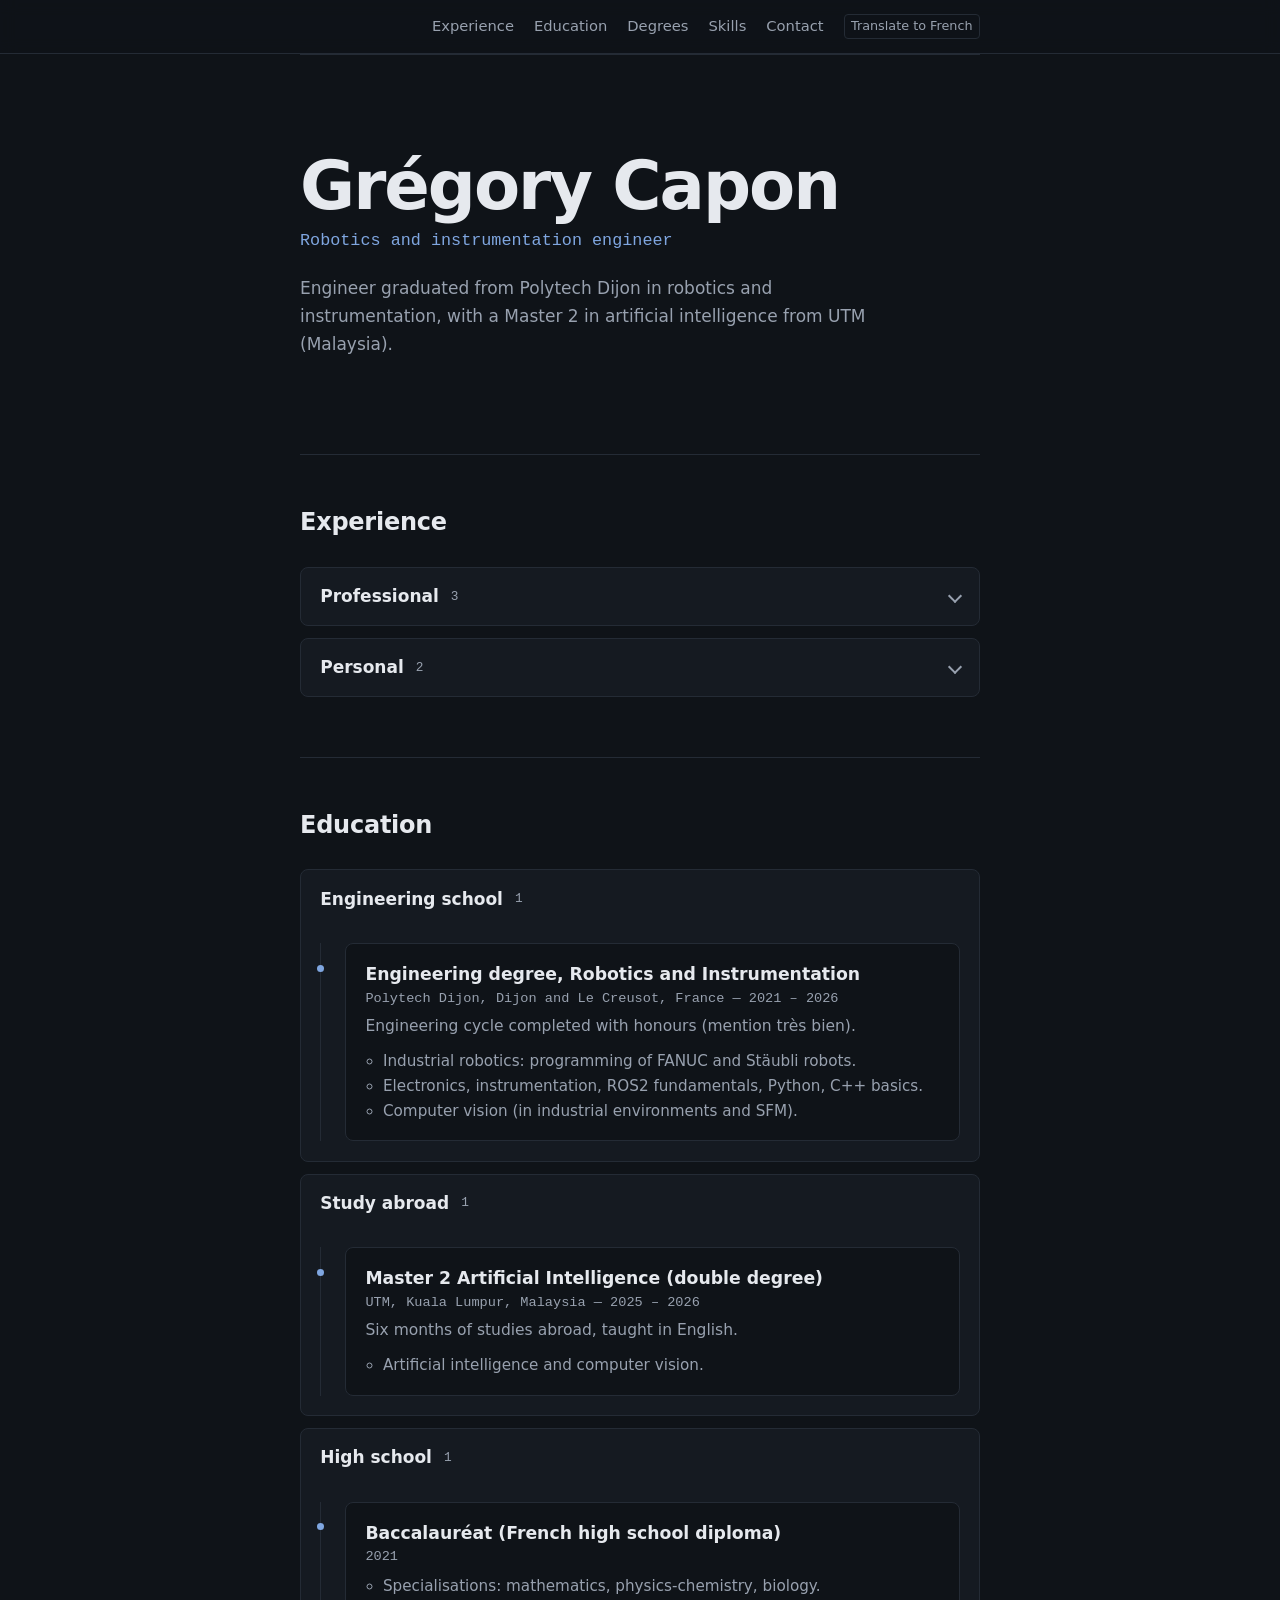
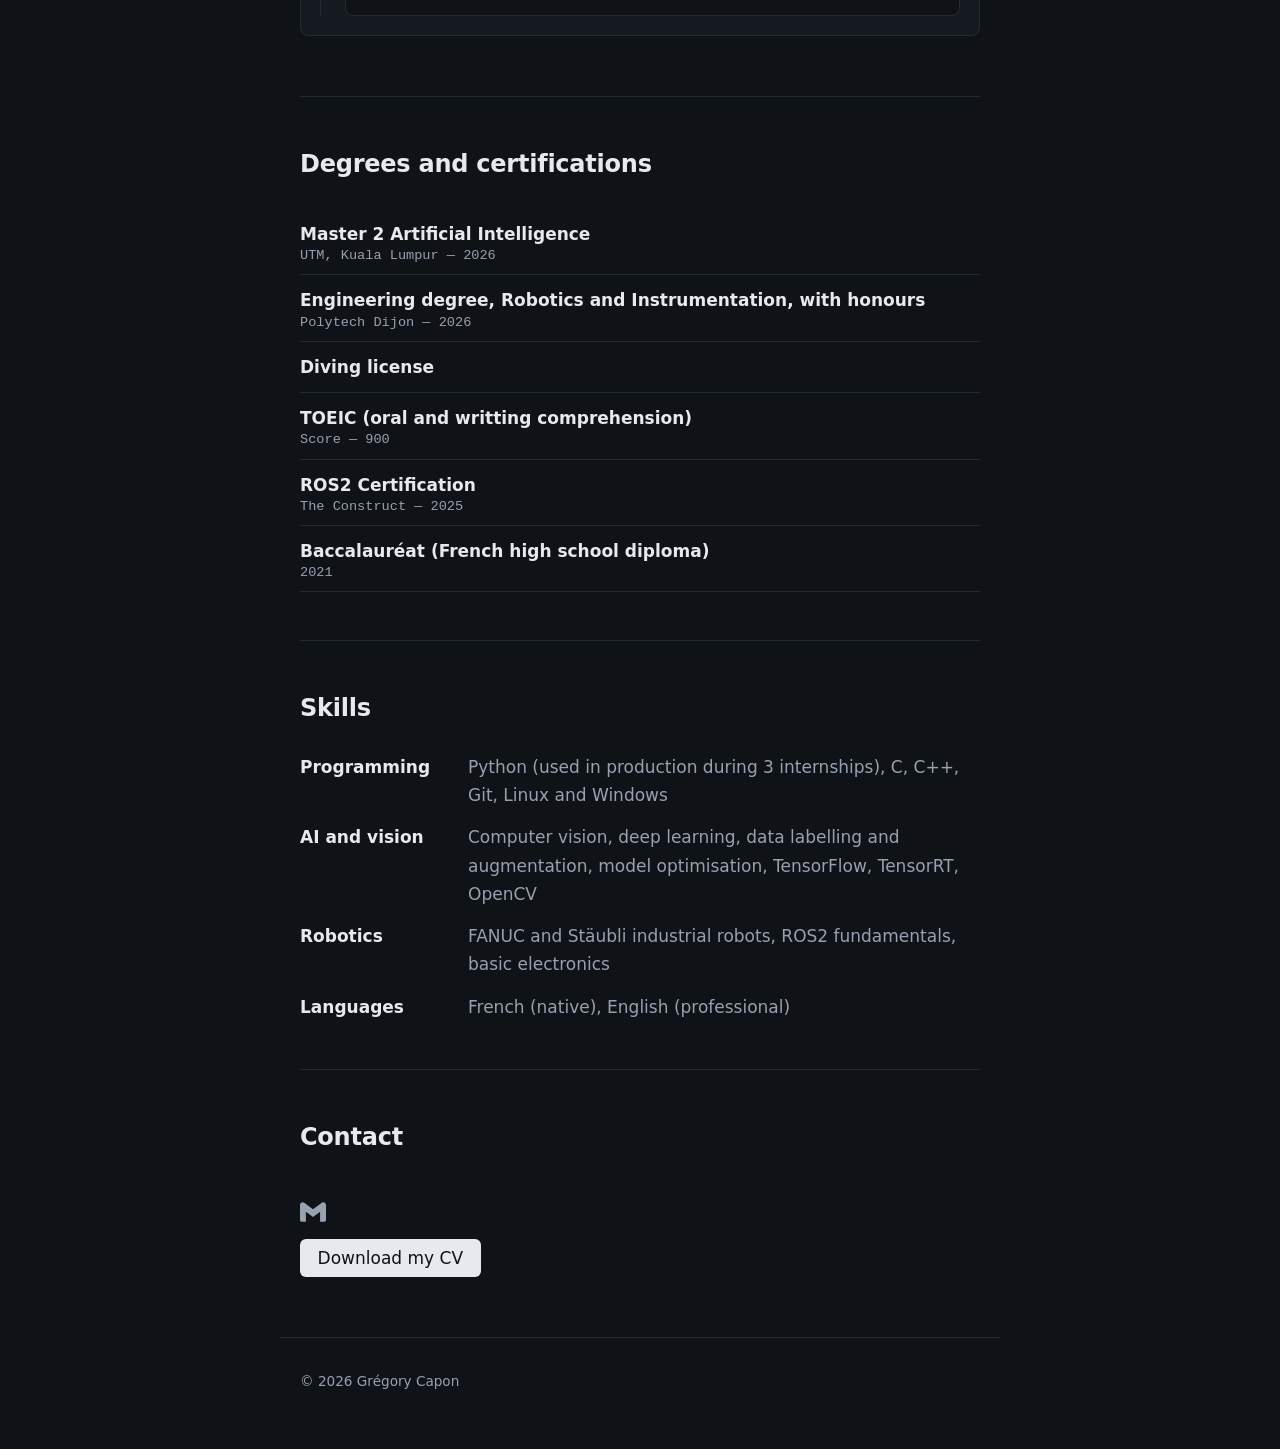
==== commit a957d014: "Update index.html" ====
--- a/en/index.html
+++ b/en/index.html
@@ -31,8 +31,7 @@
   <section id="competences"><h2>Skills</h2><dl class="skills" id="skills"></dl></section>
   <section id="contact">
     <h2>Contact</h2>
-    <p>A position, a project, a question: get in touch.</p>
-    <p class="contact">
+      <p class="contact">
       <a class="icon" id="mail" data-tip="capongregory68@gmail.com" href="mailto:capongregory68@gmail.com" target="_blank" rel="noopener" aria-label="Send an e-mail"><svg viewBox="0 0 24 24" width="26" height="26" fill="currentColor" aria-hidden="true"><path d="M24 5.457v13.909c0 .904-.732 1.636-1.636 1.636h-3.819V11.73L12 16.64l-6.545-4.91v9.273H1.636A1.636 1.636 0 0 1 0 19.366V5.457c0-2.023 2.309-3.178 3.927-1.964L5.455 4.64 12 9.548l6.545-4.91 1.528-1.145C21.69 2.28 24 3.434 24 5.457z"/></svg></a>
       <a class="icon" id="linkedin" data-tip="LinkedIn" href="#" target="_blank" rel="noopener" aria-label="LinkedIn" hidden><svg viewBox="0 0 24 24" width="26" height="26" fill="currentColor" aria-hidden="true"><path d="M20.447 20.452h-3.554v-5.569c0-1.328-.027-3.037-1.852-3.037-1.853 0-2.136 1.445-2.136 2.939v5.667H9.351V9h3.414v1.561h.046c.477-.9 1.637-1.85 3.37-1.85 3.601 0 4.267 2.37 4.267 5.455v6.286zM5.337 7.433a2.062 2.062 0 01-2.063-2.065 2.064 2.064 0 112.063 2.065zm1.782 13.019H3.555V9h3.564v11.452zM22.225 0H1.771C.792 0 0 .774 0 1.729v20.542C0 23.227.792 24 1.771 24h20.451C23.2 24 24 23.227 24 22.271V1.729C24 .774 23.2 0 22.222 0h.003z"/></svg></a>
     </p>
